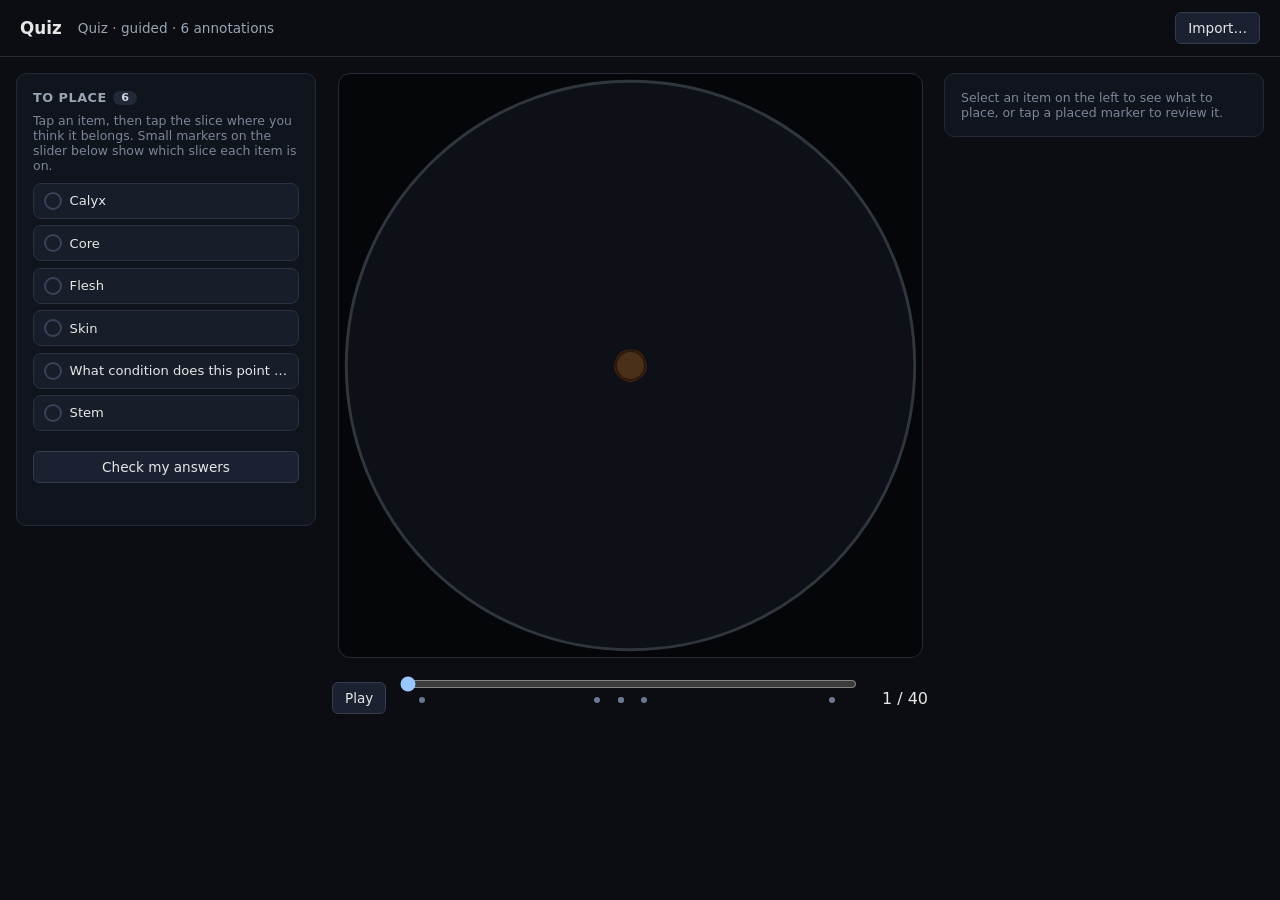
==== quiz/index.html @ 13d76b35 "Add export mode prompt and build the student quiz tool Annotator: exporting now first asks what the " ====
<!doctype html>
<html lang="en">
<head>
<meta charset="utf-8" />
<meta name="viewport" content="width=device-width, initial-scale=1" />
<title>Quiz</title>
<link rel="stylesheet" href="style.css" />
</head>
<body>
  <header>
    <h1>Quiz</h1>
    <div class="dataset-info" id="datasetInfo">Loading…</div>
    <div class="actions">
      <button id="importBtn">Import…</button>
      <input type="file" id="importFile" accept="application/json" hidden />
    </div>
  </header>

  <main>
    <aside class="side-panel panel">
      <section id="showcaseSection" hidden>
        <details id="allAnnDetails" open>
          <summary>All annotations <span class="count" id="totalAnnCount">0</span></summary>
          <div class="all-ann-controls">
            <label for="sortOrder">Sort by</label>
            <select id="sortOrder">
              <option value="slice">Slice order</option>
              <option value="type">Type</option>
              <option value="title-asc">Title A–Z</option>
              <option value="title-desc">Title Z–A</option>
            </select>
          </div>
          <ul class="annotation-list" id="showcaseList"></ul>
        </details>
      </section>

      <section id="quizSection" hidden>
        <h2>To place <span class="count" id="targetsCount">0</span></h2>
        <p class="hint" id="modeHint"></p>
        <ul class="annotation-list" id="targetsList"></ul>
      </section>

      <section id="checkSection" hidden>
        <button id="checkBtn">Check my answers</button>
        <div class="score-summary" id="scoreSummary"></div>
        <button id="resetBtn" class="danger" hidden>Try again</button>
      </section>
    </aside>

    <section class="stage-panel">
      <div class="stage-wrap">
        <div class="stage" id="stage">
          <div class="svg-host" id="svgHost"></div>
          <svg class="tolerance-layer" id="toleranceLayer" viewBox="0 0 400 400"></svg>
          <div class="marker-layer" id="markerLayer"></div>
        </div>
      </div>
      <div class="controls">
        <button id="play">Play</button>
        <div class="slider-wrap">
          <input id="scrub" type="range" min="1" value="1" step="1" />
          <div class="tick-row hint" id="hintTicks"></div>
          <div class="tick-row mine" id="mineTicks"></div>
        </div>
        <span class="readout" id="readout">1 / ?</span>
      </div>
    </section>

    <aside class="inspector panel" id="inspector">
      <p class="hint placeholder">Loading…</p>
    </aside>
  </main>

  <script src="app.js"></script>
</body>
</html>
---- quiz/style.css ----
:root { color-scheme: dark; }

* { box-sizing: border-box; }

body {
  margin: 0;
  min-height: 100vh;
  background: #0b0d12;
  color: #e6e6e6;
  font-family: system-ui, sans-serif;
  display: flex;
  flex-direction: column;
}

header {
  display: flex;
  align-items: center;
  gap: 1rem;
  padding: 0.75rem 1.25rem;
  border-bottom: 1px solid #262b36;
  flex-wrap: wrap;
}
header h1 { font-size: 1.05rem; margin: 0; }
.dataset-info { color: #9aa4b2; font-size: 0.85rem; flex: 1; }
.actions { display: flex; gap: 0.5rem; }

button {
  background: #1b2130;
  border: 1px solid #333c4d;
  color: inherit;
  border-radius: 6px;
  padding: 0.45rem 0.75rem;
  cursor: pointer;
  font: inherit;
  font-size: 0.85rem;
}
button:hover { background: #262f42; }
button.danger { border-color: #5a2a2a; color: #ffb4b4; }
button.danger:hover { background: #351c1c; }
button:disabled { opacity: 0.5; cursor: not-allowed; }
button.primary { background: #1f3a63; border-color: #3f6ba8; }
button.primary:hover { background: #274a7d; }

main {
  flex: 1;
  display: grid;
  grid-template-columns: 300px 1fr 320px;
  gap: 1rem;
  padding: 1rem;
  align-items: start;
}
@media (max-width: 1100px) {
  main { grid-template-columns: 1fr; }
  .inspector { max-height: none; overflow-y: visible; }
}

.panel {
  background: #10141c;
  border: 1px solid #232937;
  border-radius: 10px;
  padding: 1rem;
}

.side-panel {
  display: flex;
  flex-direction: column;
  gap: 1.25rem;
}
.side-panel h2 {
  font-size: 0.8rem;
  text-transform: uppercase;
  letter-spacing: 0.04em;
  color: #9aa4b2;
  margin: 0 0 0.5rem;
  display: flex;
  align-items: center;
  gap: 0.4rem;
}
.count {
  background: #232937;
  color: #cfd6e2;
  border-radius: 999px;
  padding: 0.05rem 0.5rem;
  font-size: 0.7rem;
}
.hint { font-size: 0.78rem; color: #7c8698; margin: 0 0 0.6rem; }
.hint.placeholder { margin: 0; }

details > summary {
  cursor: pointer;
  font-size: 0.8rem;
  text-transform: uppercase;
  letter-spacing: 0.04em;
  color: #9aa4b2;
  display: flex;
  align-items: center;
  gap: 0.4rem;
  list-style: revert;
}
details[open] > summary { margin-bottom: 0.6rem; }

.all-ann-controls {
  display: flex;
  align-items: center;
  gap: 0.5rem;
  margin-bottom: 0.6rem;
  font-size: 0.78rem;
  color: #9aa4b2;
}
.all-ann-controls select {
  flex: 1;
  background: #171d29;
  border: 1px solid #2a3140;
  color: inherit;
  border-radius: 6px;
  padding: 0.3rem 0.4rem;
  font: inherit;
}

.annotation-list {
  list-style: none;
  margin: 0;
  padding: 0;
  display: flex;
  flex-direction: column;
  gap: 0.4rem;
  max-height: 340px;
  overflow-y: auto;
}
.annotation-list li {
  display: flex;
  align-items: center;
  gap: 0.5rem;
  background: #171d29;
  border: 1px solid #2a3140;
  border-radius: 8px;
  padding: 0.5rem 0.6rem;
  cursor: pointer;
  font-size: 0.82rem;
}
.annotation-list li:hover { border-color: #4a5674; }
.annotation-list li.active { border-color: #5b8def; background: #182035; }
/* Unplaced target rows support press-and-drag placement, which needs to
   win over the browser's default touch-scroll gesture. */
#targetsList li { touch-action: none; user-select: none; }
.annotation-list li.armed { border-color: #3ecf8e; box-shadow: 0 0 0 2px rgba(62, 207, 142, 0.35); }
.annotation-list li .label-text {
  flex: 1;
  overflow: hidden;
  text-overflow: ellipsis;
  white-space: nowrap;
}
.annotation-list li .layer-tag,
.annotation-list li .slice-tag {
  font-size: 0.65rem;
  color: #7c8698;
  background: #10141c;
  border-radius: 4px;
  padding: 0.1rem 0.35rem;
  flex: 0 0 auto;
}
.annotation-list .empty { color: #5c6577; font-style: italic; cursor: default; }
.annotation-list .empty:hover { border-color: #2a3140; }

.icon {
  flex: 0 0 auto;
  width: 22px;
  height: 22px;
  border-radius: 50%;
  display: flex;
  align-items: center;
  justify-content: center;
  font-weight: 700;
  font-size: 0.78rem;
}
.icon.label { width: 11px; height: 11px; background: #3ecf8e; border: 2px solid #1f7a53; }
.icon.pin { background: #e8b93a; border: 2px solid #8a6a10; color: #3a2c05; }
.icon.mcq { background: #9b7fe0; border: 2px solid #5a3fa0; color: #23163f; }

.status-icon {
  flex: 0 0 auto;
  width: 18px;
  height: 18px;
  border-radius: 50%;
  display: flex;
  align-items: center;
  justify-content: center;
  font-size: 11px;
  font-weight: 700;
}
.status-icon.unplaced { border: 2px solid #3a4257; background: transparent; }
.status-icon.placed { border: 2px solid #5b8def; background: #223258; color: #bcd1f7; }
.status-icon.correct { border: 2px solid #2f9e5c; background: #163825; color: #6fe3a3; }
.status-icon.incorrect { border: 2px solid #b1493c; background: #3a1c17; color: #ff9d8f; }
.status-icon.correct::after { content: "✓"; }
.status-icon.incorrect::after { content: "✕"; }
.status-icon.placed::after { content: "•"; }

#checkSection { display: flex; flex-direction: column; gap: 0.6rem; }
#checkSection[hidden] { display: none; }
.score-summary { font-size: 0.85rem; color: #cfd6e2; min-height: 1.2em; }
.score-summary .tally { font-weight: 700; }
.score-summary .tally.all-correct { color: #6fe3a3; }

.stage-panel { display: flex; flex-direction: column; align-items: center; gap: 1rem; }
.stage-wrap { width: min(65vh, 100%); }

.stage {
  position: relative;
  width: 100%;
  aspect-ratio: 1 / 1;
  background: #05060a;
  border: 1px solid #262b36;
  border-radius: 12px;
  overflow: hidden;
}
.stage.armed-mode { outline: 2px dashed #3ecf8e; outline-offset: -2px; cursor: copy; }
.stage.drag-over { outline: 2px dashed #5b8def; outline-offset: -2px; }

.svg-host { width: 100%; height: 100%; }
.svg-host svg { width: 100%; height: 100%; display: block; }

.tolerance-layer { position: absolute; inset: 0; width: 100%; height: 100%; pointer-events: none; }
.tolerance-layer .tolerance {
  fill: rgba(230, 185, 58, 0.12);
  stroke: #e6b93a;
  stroke-width: 1.5;
  stroke-dasharray: 5 4;
  vector-effect: non-scaling-stroke;
}
.tolerance-layer .tolerance.selected {
  fill: rgba(230, 185, 58, 0.22);
  stroke: #f5d06b;
  stroke-width: 2;
}
.tolerance-layer .reveal-dot {
  fill: #f5d06b;
  stroke: #8a6a10;
  stroke-width: 1;
  vector-effect: non-scaling-stroke;
}
.tolerance-layer .draft-point { fill: #ffb454; stroke: #7a4d10; stroke-width: 1; vector-effect: non-scaling-stroke; }

.marker-layer { position: absolute; inset: 0; pointer-events: none; }

.marker {
  position: absolute;
  transform: translate(-50%, -50%);
  cursor: grab;
  pointer-events: auto;
  touch-action: none;
}
.marker:active { cursor: grabbing; }
.marker.pin, .marker.mcq { display: flex; align-items: center; }
.marker.label { display: block; }

.marker .dot {
  width: 12px;
  height: 12px;
  border-radius: 50%;
  background: #5b8def;
  border: 2px solid #2d4f8a;
  display: block;
}
.marker .chip {
  background: rgba(5, 8, 14, 0.85);
  border: 1px solid #2a3140;
  color: #f2f5fa;
  padding: 2px 6px;
  border-radius: 4px;
  font-size: 12px;
  white-space: nowrap;
}
.marker.label .chip { position: absolute; left: 100%; top: 50%; transform: translateY(-50%); margin-left: 6px; }

.marker .icon-circle {
  width: 22px;
  height: 22px;
  border-radius: 50%;
  display: flex;
  align-items: center;
  justify-content: center;
  font-weight: 700;
  font-size: 12px;
  box-shadow: 0 1px 4px rgba(0, 0, 0, 0.5);
  background: #5b8def;
  border: 2px solid #2d4f8a;
  color: #0d1a33;
}
.marker.selected .dot,
.marker.selected .icon-circle { outline: 2px solid #fff; outline-offset: 2px; }

/* Student guess markers: neutral blue until checked, then green/red */
.marker.mine.outcome-correct .dot,
.marker.mine.outcome-correct .icon-circle { background: #3ecf8e; border-color: #1f7a53; }
.marker.mine.outcome-incorrect .dot,
.marker.mine.outcome-incorrect .icon-circle { background: #e2564a; border-color: #8f2c23; }

/* Showcase markers: reuse the annotator's type colors since nothing is hidden */
.marker.showcase.label .dot { background: #3ecf8e; border-color: #1f7a53; }
.marker.showcase.pin .icon-circle { background: #e8b93a; border-color: #8a6a10; color: #3a2c05; }
.marker.showcase.mcq .icon-circle { background: #9b7fe0; border-color: #5a3fa0; color: #23163f; }

.controls { display: flex; align-items: center; gap: 0.75rem; width: 100%; }
.slider-wrap { flex: 1; display: flex; flex-direction: column; gap: 3px; }
input[type="range"] { width: 100%; }
.tick-row { position: relative; height: 6px; }
.tick {
  position: absolute;
  top: 0;
  width: 6px;
  height: 6px;
  border-radius: 50%;
  background: #3a4257;
  transform: translateX(-50%);
}
.tick-row.hint .tick { background: #6b7690; }
.tick-row.hint .tick.active { background: #f5d06b; width: 8px; height: 8px; }
.tick-row.mine .tick { background: #3ecf8e; }
.readout { min-width: 6ch; text-align: right; font-variant-numeric: tabular-nums; }

.inspector {
  display: flex;
  flex-direction: column;
  gap: 0.75rem;
  max-height: calc(100vh - 6rem);
  overflow-y: auto;
}
.inspector-header { display: flex; align-items: center; justify-content: space-between; gap: 0.5rem; }
.inspector-header h2 { margin: 0; font-size: 1rem; }
.inspector-header button { padding: 0.1rem 0.5rem; font-size: 1rem; line-height: 1; }
.inspector .meta { font-size: 0.75rem; color: #7c8698; margin: -0.4rem 0 0; }
.inspector .prompt { font-size: 0.95rem; font-weight: 600; margin: 0; }
.inspector label {
  display: flex;
  flex-direction: column;
  gap: 0.3rem;
  font-size: 0.8rem;
  color: #cfd6e2;
}
.inspector select {
  background: #0b0d12;
  border: 1px solid #2a3140;
  border-radius: 6px;
  color: inherit;
  padding: 0.45rem 0.55rem;
  font: inherit;
}
.inspector .options-list { list-style: none; margin: 0; padding: 0; display: flex; flex-direction: column; gap: 0.35rem; }
.inspector .options-list li {
  padding: 0.4rem 0.55rem;
  border: 1px solid #2a3140;
  border-radius: 6px;
  font-size: 0.85rem;
  background: #171d29;
}
.inspector .options-list li.correct-answer { border-color: #2f9e5c; background: #163825; color: #6fe3a3; }

.outcome-banner {
  padding: 0.5rem 0.65rem;
  border-radius: 6px;
  font-size: 0.85rem;
  font-weight: 600;
}
.outcome-banner.correct { background: #163825; color: #6fe3a3; border: 1px solid #2f9e5c; }
.outcome-banner.incorrect { background: #3a1c17; color: #ff9d8f; border: 1px solid #b1493c; }
.outcome-banner.pending { background: #171d29; color: #9aa4b2; border: 1px solid #2a3140; }

.reveal-section {
  border-top: 1px solid #232937;
  padding-top: 0.6rem;
  display: flex;
  flex-direction: column;
  gap: 0.4rem;
  font-size: 0.85rem;
}
.reveal-section h3 {
  margin: 0;
  font-size: 0.75rem;
  text-transform: uppercase;
  letter-spacing: 0.04em;
  color: #9aa4b2;
}

.inspector-actions {
  border-top: 1px solid #232937;
  padding-top: 0.75rem;
  display: flex;
  justify-content: flex-end;
}

.drag-ghost {
  position: fixed;
  top: 0;
  left: 0;
  transform: translate(-50%, -135%);
  background: #171d29;
  border: 1px solid #4a5674;
  border-radius: 8px;
  padding: 0.35rem 0.6rem;
  font-size: 0.8rem;
  color: #f2f5fa;
  pointer-events: none;
  white-space: nowrap;
  box-shadow: 0 4px 12px rgba(0, 0, 0, 0.4);
  z-index: 50;
}

@media (pointer: coarse) {
  button { padding: 0.6rem 0.9rem; font-size: 0.9rem; }
  .annotation-list li { padding: 0.65rem 0.6rem; }
  .marker .dot { width: 16px; height: 16px; }
  .marker .icon-circle { width: 30px; height: 30px; font-size: 14px; }
  input[type="range"] { height: 1.5rem; }
}

@media (max-width: 640px) {
  header { padding: 0.6rem 0.85rem; gap: 0.6rem; }
  header h1 { width: 100%; }
  .dataset-info { flex-basis: 100%; }
  main { padding: 0.6rem; gap: 0.75rem; }
  .panel { padding: 0.75rem; }
  .stage-wrap { width: 100%; }
}
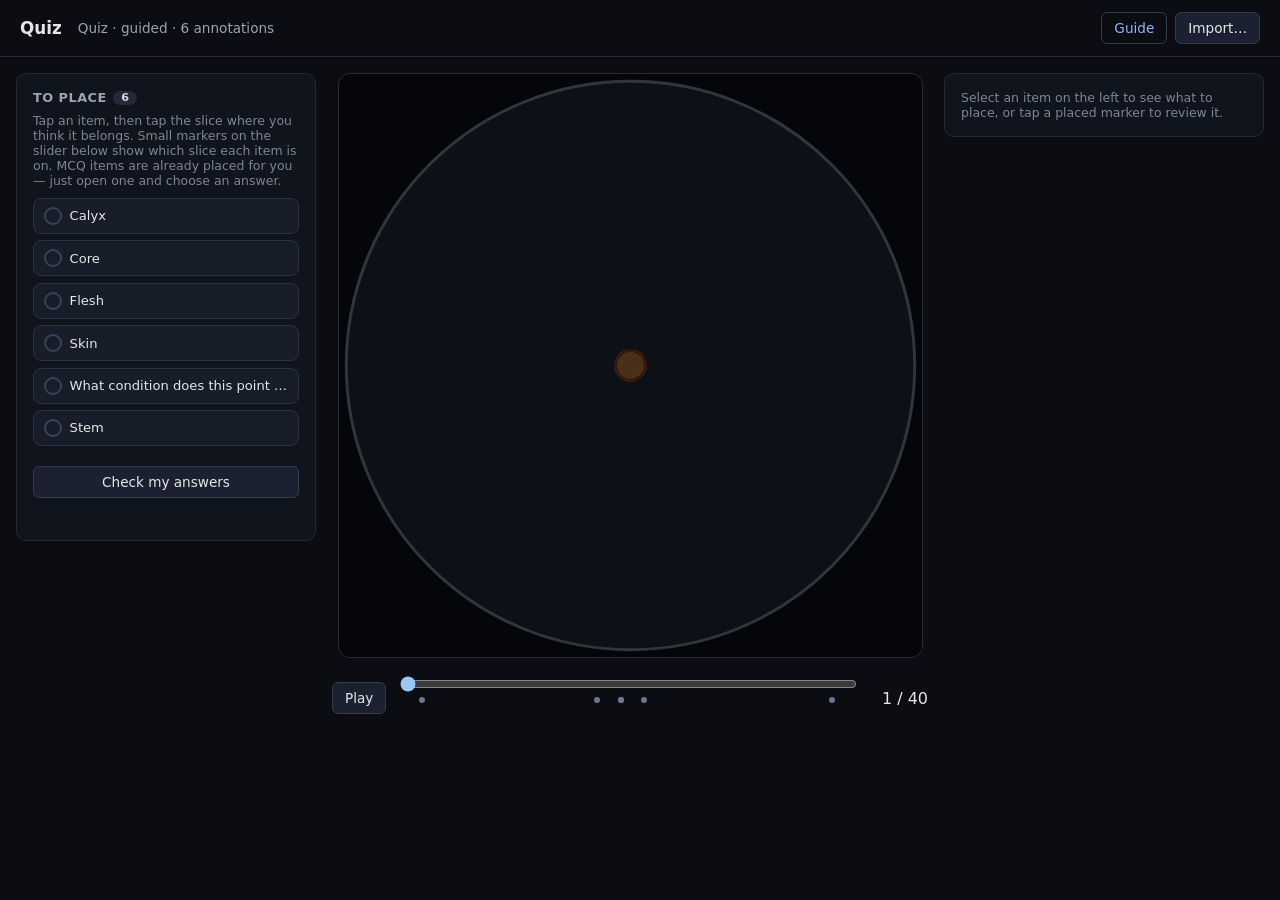
==== commit ef7a386a: "Add a quick guide for educators and students guide.html is a short, task-oriented walkthrough (not t" ====
--- a/quiz/index.html
+++ b/quiz/index.html
@@ -11,6 +11,7 @@
     <h1>Quiz</h1>
     <div class="dataset-info" id="datasetInfo">Loading…</div>
     <div class="actions">
+      <a class="guide-link" href="../guide.html">Guide</a>
       <button id="importBtn">Import…</button>
       <input type="file" id="importFile" accept="application/json" hidden />
     </div>
--- a/quiz/style.css
+++ b/quiz/style.css
@@ -40,6 +40,17 @@
 button:disabled { opacity: 0.5; cursor: not-allowed; }
 button.primary { background: #1f3a63; border-color: #3f6ba8; }
 button.primary:hover { background: #274a7d; }
+.guide-link {
+  display: inline-flex;
+  align-items: center;
+  border: 1px solid #333c4d;
+  border-radius: 6px;
+  padding: 0.45rem 0.75rem;
+  font-size: 0.85rem;
+  color: #8fb3ff;
+  text-decoration: none;
+}
+.guide-link:hover { background: #262f42; }
 
 main {
   flex: 1;
@@ -219,6 +230,7 @@
 
 .svg-host { width: 100%; height: 100%; }
 .svg-host svg { width: 100%; height: 100%; display: block; }
+.svg-host img { width: 100%; height: 100%; display: block; object-fit: contain; }
 
 .tolerance-layer { position: absolute; inset: 0; width: 100%; height: 100%; pointer-events: none; }
 .tolerance-layer .tolerance {
@@ -290,16 +302,24 @@
 .marker.selected .dot,
 .marker.selected .icon-circle { outline: 2px solid #fff; outline-offset: 2px; }
 
-/* Student guess markers: neutral blue until checked, then green/red */
-.marker.mine.outcome-correct .dot,
-.marker.mine.outcome-correct .icon-circle { background: #3ecf8e; border-color: #1f7a53; }
-.marker.mine.outcome-incorrect .dot,
-.marker.mine.outcome-incorrect .icon-circle { background: #e2564a; border-color: #8f2c23; }
-
 /* Showcase markers: reuse the annotator's type colors since nothing is hidden */
 .marker.showcase.label .dot { background: #3ecf8e; border-color: #1f7a53; }
 .marker.showcase.pin .icon-circle { background: #e8b93a; border-color: #8a6a10; color: #3a2c05; }
 .marker.showcase.mcq .icon-circle { background: #9b7fe0; border-color: #5a3fa0; color: #23163f; }
+
+/* MCQs are always shown at their true spot rather than placed by the
+   student (see app.js) - purple like showcase until answered. */
+.marker.mcq-fixed { display: flex; align-items: center; cursor: pointer; }
+.marker.mcq-fixed .icon-circle { background: #9b7fe0; border-color: #5a3fa0; color: #23163f; }
+
+/* Student guess markers (label/pin) and answered MCQs: neutral blue until
+   checked, then green/red. Listed after the type-specific defaults above
+   so these outcome classes win regardless of marker type. */
+.marker.outcome-pending .icon-circle { background: #5b8def; border-color: #2d4f8a; color: #0d1a33; }
+.marker.outcome-correct .dot,
+.marker.outcome-correct .icon-circle { background: #3ecf8e; border-color: #1f7a53; }
+.marker.outcome-incorrect .dot,
+.marker.outcome-incorrect .icon-circle { background: #e2564a; border-color: #8f2c23; }
 
 .controls { display: flex; align-items: center; gap: 0.75rem; width: 100%; }
 .slider-wrap { flex: 1; display: flex; flex-direction: column; gap: 3px; }
